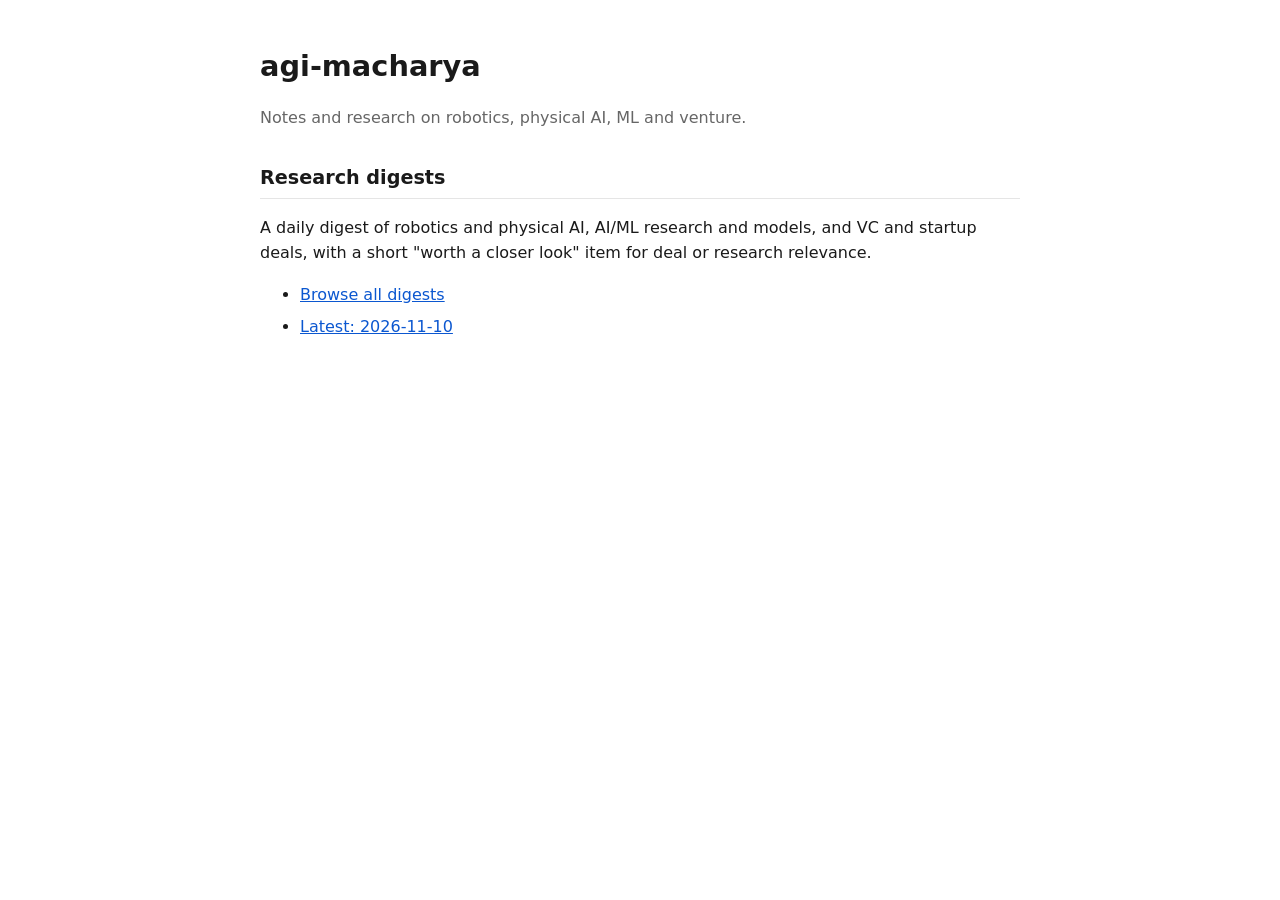
==== index.html @ e8a387f1 "Add files via upload" ====
<!doctype html>
<html lang="en"><head><meta charset="utf-8"><meta name="viewport" content="width=device-width,initial-scale=1">
<title>agi-macharya</title>
<style>
:root{--bg:#fff;--fg:#1a1a1a;--mut:#666;--ln:#e5e5e5;--ac:#0b57d0}
@media(prefers-color-scheme:dark){:root{--bg:#111;--fg:#eee;--mut:#999;--ln:#2a2a2a;--ac:#8ab4f8}}
body{background:var(--bg);color:var(--fg);font:16px/1.6 system-ui,sans-serif;max-width:760px;margin:0 auto;padding:24px 16px}
h1{font-size:1.8rem;margin-bottom:.2rem}h2{font-size:1.2rem;border-bottom:1px solid var(--ln);padding-bottom:4px;margin-top:2rem}
a{color:var(--ac)}.mut{color:var(--mut)}li{margin:.4rem 0}
</style></head><body>
<h1>agi-macharya</h1>
<p class="mut">Notes and research on robotics, physical AI, ML and venture.</p>

<h2>Research digests</h2>
<p>A daily digest of robotics and physical AI, AI/ML research and models, and VC and startup deals, with a short "worth a closer look" item for deal or research relevance.</p>
<ul>
<li><a href="digest/">Browse all digests</a></li>
<li><a href="digest/2026-11-10.html">Latest: 2026-11-10</a></li>
</ul>
</body></html>
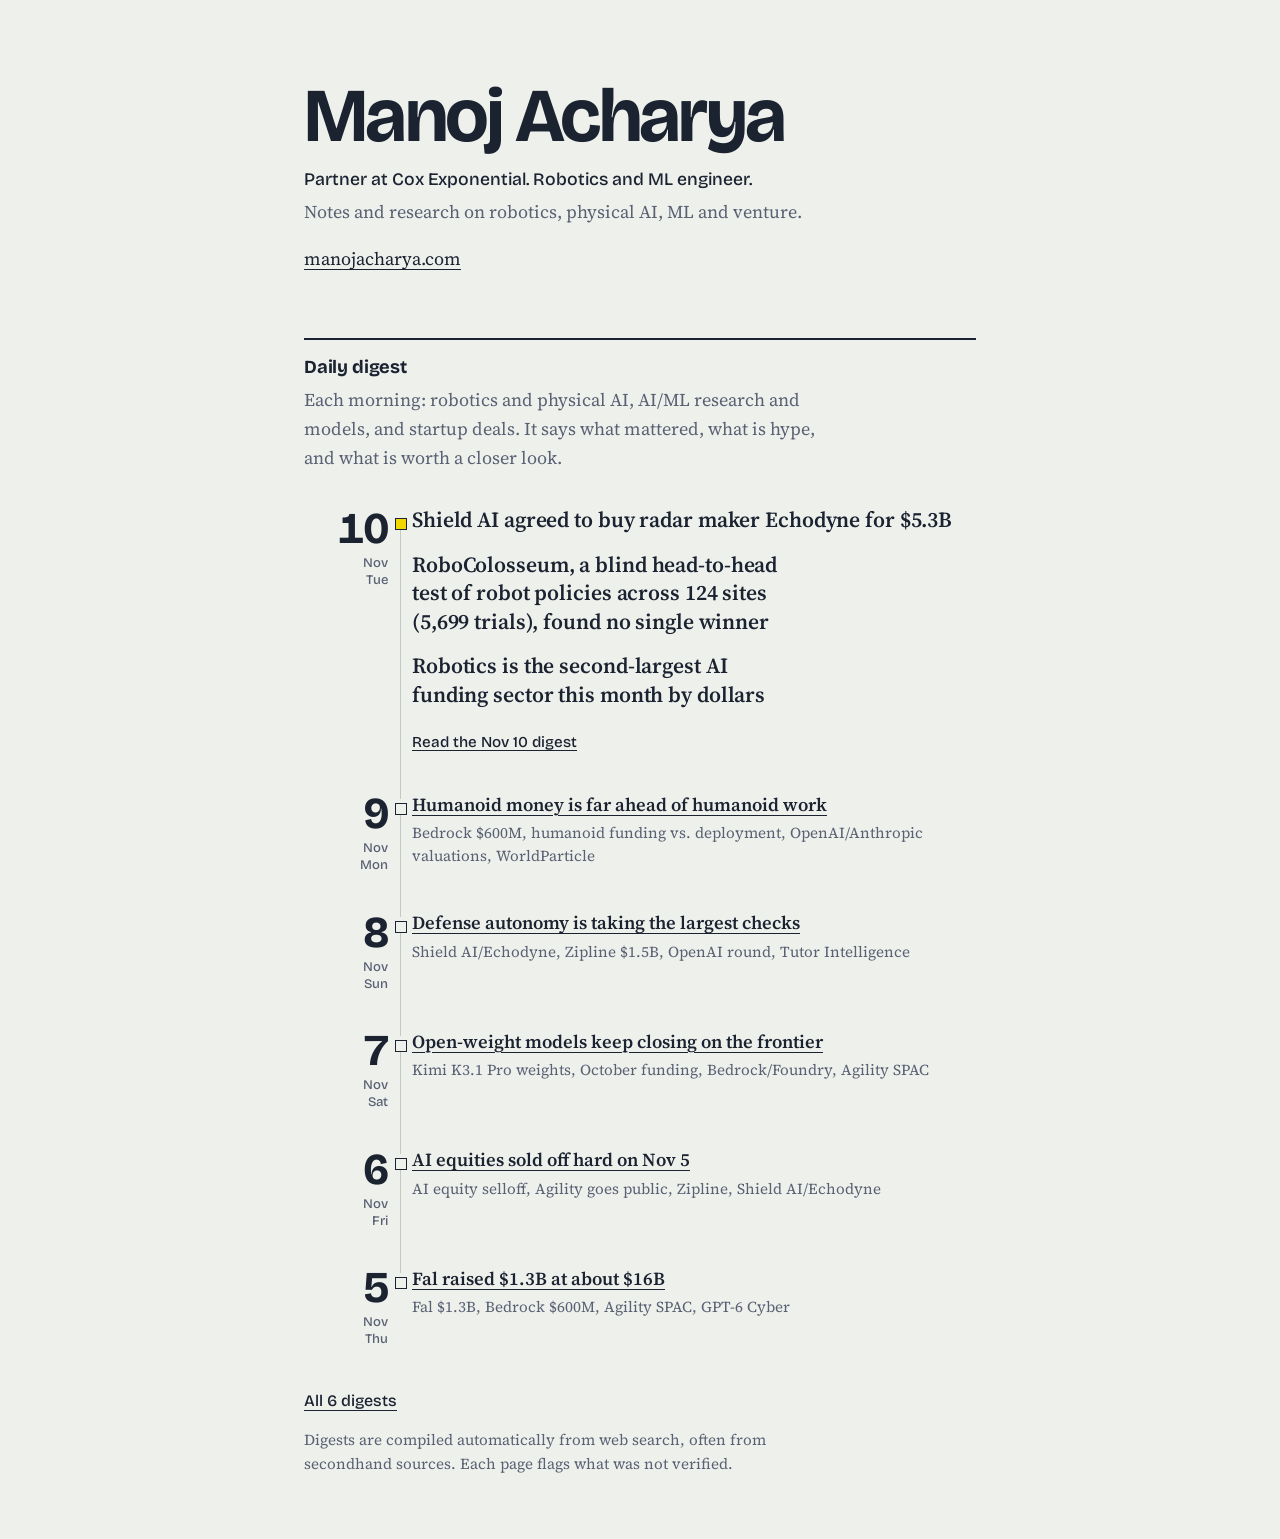
==== commit ff2b05c3: "Redesign main page around the daily digest Identity header, latest digest top three, and a dated log" ====
--- a/index.html
+++ b/index.html
@@ -1,20 +1,234 @@
 <!doctype html>
-<html lang="en"><head><meta charset="utf-8"><meta name="viewport" content="width=device-width,initial-scale=1">
-<title>agi-macharya</title>
+<html lang="en">
+<head>
+<meta charset="utf-8">
+<meta name="viewport" content="width=device-width,initial-scale=1">
+<title>Manoj Acharya</title>
+<meta name="description" content="Manoj Acharya. Notes and research on robotics, physical AI, ML and venture, with a daily digest.">
+<meta name="color-scheme" content="light dark">
+<link rel="preconnect" href="https://fonts.googleapis.com">
+<link rel="preconnect" href="https://fonts.gstatic.com" crossorigin>
+<link rel="stylesheet" href="https://fonts.googleapis.com/css2?family=Bricolage+Grotesque:opsz,wght@12..96,500..800&family=Source+Serif+4:opsz,wght@8..60,400..650&display=swap">
 <style>
-:root{--bg:#fff;--fg:#1a1a1a;--mut:#666;--ln:#e5e5e5;--ac:#0b57d0}
-@media(prefers-color-scheme:dark){:root{--bg:#111;--fg:#eee;--mut:#999;--ln:#2a2a2a;--ac:#8ab4f8}}
-body{background:var(--bg);color:var(--fg);font:16px/1.6 system-ui,sans-serif;max-width:760px;margin:0 auto;padding:24px 16px}
-h1{font-size:1.8rem;margin-bottom:.2rem}h2{font-size:1.2rem;border-bottom:1px solid var(--ln);padding-bottom:4px;margin-top:2rem}
-a{color:var(--ac)}.mut{color:var(--mut)}li{margin:.4rem 0}
-</style></head><body>
-<h1>agi-macharya</h1>
-<p class="mut">Notes and research on robotics, physical AI, ML and venture.</p>
-
-<h2>Research digests</h2>
-<p>A daily digest of robotics and physical AI, AI/ML research and models, and VC and startup deals, with a short "worth a closer look" item for deal or research relevance.</p>
-<ul>
-<li><a href="digest/">Browse all digests</a></li>
-<li><a href="digest/2026-11-10.html">Latest: 2026-11-10</a></li>
+:root{
+  --bg:#EEF0EC;--ink:#1B2230;--mut:#596172;--rule:#C3C8C1;--hi:#F2D600;
+  --display:"Bricolage Grotesque","Helvetica Neue",Arial,sans-serif;
+  --text:"Source Serif 4",Georgia,"Times New Roman",serif;
+  --rail:5.25rem;--gap:1.5rem;
+}
+@media (prefers-color-scheme:dark){
+  :root{--bg:#161A21;--ink:#E7EAEE;--mut:#9AA3B2;--rule:#2F3643}
+}
+*{box-sizing:border-box}
+html{-webkit-text-size-adjust:100%}
+body{margin:0;background:var(--bg);color:var(--ink);font:400 1.125rem/1.6 var(--text)}
+.wrap{max-width:46rem;margin:0 auto;padding:clamp(2rem,7vw,5rem) clamp(1.25rem,5vw,2rem) 4rem}
+
+a{color:inherit;text-decoration:underline;text-decoration-thickness:1px;text-underline-offset:.22em}
+a:hover{background:var(--hi);color:#1B2230;text-decoration-color:transparent}
+a:focus-visible{outline:2px solid var(--ink);outline-offset:3px}
+
+h1{font:700 clamp(2.75rem,10vw,4.75rem)/.95 var(--display);letter-spacing:-.035em;margin:0 0 1rem}
+.role{font:500 1.1rem/1.4 var(--display);margin:0 0 .35rem}
+.lede{color:var(--mut);margin:0 0 .9rem;max-width:34rem}
+
+.digest{margin-top:clamp(2.5rem,7vw,4rem);border-top:2px solid var(--ink);padding-top:1rem}
+h2{font:700 1.15rem/1.3 var(--display);letter-spacing:-.01em;margin:0 0 .4rem}
+.intro{color:var(--mut);margin:0;max-width:34rem}
+
+.log{list-style:none;margin:2.25rem 0 0;padding:0}
+.entry{position:relative;display:grid;grid-template-columns:var(--rail) 1fr;column-gap:var(--gap);padding-bottom:2.4rem}
+.entry::before{content:"";position:absolute;left:calc(var(--rail) + var(--gap) / 2);top:.9rem;bottom:-.3rem;width:1px;background:var(--rule)}
+.entry::after{content:"";position:absolute;left:calc(var(--rail) + var(--gap) / 2 - 5px);top:.55rem;width:10px;height:10px;background:var(--bg);border:1.5px solid var(--ink)}
+.entry.latest::after{background:var(--hi)}
+.entry:last-child{padding-bottom:0}
+.entry:last-child::before{display:none}
+
+.when{display:flex;flex-direction:column;align-items:flex-end;text-align:right}
+.day{font:700 2.75rem/.9 var(--display);letter-spacing:-.04em;font-variant-numeric:tabular-nums}
+.mon{font:500 .82rem/1.3 var(--display);color:var(--mut);margin-top:.4rem}
+.wd{font:500 .82rem/1.3 var(--display);color:var(--mut)}
+
+.body{min-width:0;max-width:34rem}
+.tops{list-style:none;margin:0 0 1.1rem;padding:0}
+.tops li{font:600 1.35rem/1.32 var(--text);letter-spacing:-.005em;margin:0 0 1rem;text-wrap:balance}
+.tops li:first-child{margin-top:-.15rem}
+.open{font:500 .95rem/1.4 var(--display)}
+.lead{font:600 1.15rem/1.35 var(--text);margin:-.1rem 0 .3rem;text-wrap:balance}
+.sum{font-size:.95rem;line-height:1.5;color:var(--mut);margin:0}
+
+.all{margin:2.6rem 0 0;font:500 1rem/1.4 var(--display)}
+.note{color:var(--mut);font-size:.95rem;line-height:1.55;margin:1rem 0 0;max-width:34rem}
+
+@media (max-width:34rem){
+  .entry{display:block;padding-bottom:2rem}
+  .entry::before,.entry::after{display:none}
+  .when{flex-direction:row;align-items:baseline;gap:.5rem;text-align:left;margin-bottom:.45rem}
+  .mon,.wd{margin:0}
+  .day{font-size:1.9rem}
+}
+</style>
+</head>
+<body>
+<div class="wrap">
+<header>
+<h1>Manoj Acharya</h1>
+<p class="role">Partner at Cox Exponential. Robotics and ML engineer.</p>
+<p class="lede">Notes and research on robotics, physical AI, ML and venture.</p>
+<p><a href="https://manojacharya.com">manojacharya.com</a></p>
+</header>
+
+<main>
+<section class="digest" aria-labelledby="dh">
+<h2 id="dh">Daily digest</h2>
+<p class="intro">Each morning: robotics and physical AI, AI/ML research and models, and startup deals. It says what mattered, what is hype, and what is worth a closer look.</p>
+<ol class="log" id="log">
+<li class="entry latest">
+<time class="when" datetime="2026-11-10"><span class="day">10</span><span class="mon">Nov</span><span class="wd">Tue</span></time>
+<div class="body">
+<ul class="tops">
+<li>Shield AI agreed to buy radar maker Echodyne for $5.3B</li>
+<li>RoboColosseum, a blind head-to-head test of robot policies across 124 sites (5,699 trials), found no single winner</li>
+<li>Robotics is the second-largest AI funding sector this month by dollars</li>
 </ul>
-</body></html>
+<a class="open" href="digest/2026-11-10.html">Read the Nov 10 digest</a>
+</div></li>
+<li class="entry">
+<time class="when" datetime="2026-11-09"><span class="day">9</span><span class="mon">Nov</span><span class="wd">Mon</span></time>
+<div class="body">
+<p class="lead"><a href="digest/2026-11-09.html">Humanoid money is far ahead of humanoid work</a></p>
+<p class="sum">Bedrock $600M, humanoid funding vs. deployment, OpenAI/Anthropic valuations, WorldParticle</p>
+</div></li>
+<li class="entry">
+<time class="when" datetime="2026-11-08"><span class="day">8</span><span class="mon">Nov</span><span class="wd">Sun</span></time>
+<div class="body">
+<p class="lead"><a href="digest/2026-11-08.html">Defense autonomy is taking the largest checks</a></p>
+<p class="sum">Shield AI/Echodyne, Zipline $1.5B, OpenAI round, Tutor Intelligence</p>
+</div></li>
+<li class="entry">
+<time class="when" datetime="2026-11-07"><span class="day">7</span><span class="mon">Nov</span><span class="wd">Sat</span></time>
+<div class="body">
+<p class="lead"><a href="digest/2026-11-07.html">Open-weight models keep closing on the frontier</a></p>
+<p class="sum">Kimi K3.1 Pro weights, October funding, Bedrock/Foundry, Agility SPAC</p>
+</div></li>
+<li class="entry">
+<time class="when" datetime="2026-11-06"><span class="day">6</span><span class="mon">Nov</span><span class="wd">Fri</span></time>
+<div class="body">
+<p class="lead"><a href="digest/2026-11-06.html">AI equities sold off hard on Nov 5</a></p>
+<p class="sum">AI equity selloff, Agility goes public, Zipline, Shield AI/Echodyne</p>
+</div></li>
+<li class="entry">
+<time class="when" datetime="2026-11-05"><span class="day">5</span><span class="mon">Nov</span><span class="wd">Thu</span></time>
+<div class="body">
+<p class="lead"><a href="digest/2026-11-05.html">Fal raised $1.3B at about $16B</a></p>
+<p class="sum">Fal $1.3B, Bedrock $600M, Agility SPAC, GPT-6 Cyber</p>
+</div></li>
+</ol>
+<p class="all"><a id="all" href="digest/">All 6 digests</a></p>
+<p class="note">Digests are compiled automatically from web search, often from secondhand sources. Each page flags what was not verified.</p>
+</section>
+</main>
+</div>
+
+<script type="application/json" id="seed">[{"date": "2026-11-10", "summary": "Shield AI/Echodyne, RoboColosseum, GR00T 2, Fable 5.2", "leads": ["Shield AI agreed to buy radar maker Echodyne for $5.3B", "RoboColosseum, a blind head-to-head test of robot policies across 124 sites (5,699 trials), found no single winner", "Robotics is the second-largest AI funding sector this month by dollars"]}, {"date": "2026-11-09", "summary": "Bedrock $600M, humanoid funding vs. deployment, OpenAI/Anthropic valuations, WorldParticle", "leads": ["Humanoid money is far ahead of humanoid work", "Heavy-equipment autonomy is where the real money is going", "Frontier-lab valuations are wobbling at the top"]}, {"date": "2026-11-08", "summary": "Shield AI/Echodyne, Zipline $1.5B, OpenAI round, Tutor Intelligence", "leads": ["Defense autonomy is taking the largest checks", "Zipline raised $1.5B at a $21.5B post-money valuation", "OpenAI's round is still open"]}, {"date": "2026-11-07", "summary": "Kimi K3.1 Pro weights, October funding, Bedrock/Foundry, Agility SPAC", "leads": ["Open-weight models keep closing on the frontier", "Money is still concentrating in a few huge rounds", "Physical AI is shifting from model demos to capital-heavy operations"]}, {"date": "2026-11-06", "summary": "AI equity selloff, Agility goes public, Zipline, Shield AI/Echodyne", "leads": ["AI equities sold off hard on Nov 5", "Agility Robotics is now the first pure-play humanoid public company", "Physical-AI and defense-autonomy money is still flowing despite the selloff"]}, {"date": "2026-11-05", "summary": "Fal $1.3B, Bedrock $600M, Agility SPAC, GPT-6 Cyber", "leads": ["Fal raised $1.3B at about $16B", "Physical-AI money is flowing to deployable, narrow autonomy, not generic humanoids", "Agility Robotics' SPAC close and Nasdaq debut was scheduled for Nov 4–5 (unverified)"]}]</script>
+<script>
+(function () {
+  var MAX = 7;
+  var seedEl = document.getElementById('seed');
+  var log = document.getElementById('log');
+  var allLink = document.getElementById('all');
+  if (!seedEl || !log || !window.fetch || !window.DOMParser) return;
+  var known;
+  try { known = JSON.parse(seedEl.textContent); } catch (e) { return; }
+
+  function el(tag, cls, text) {
+    var e = document.createElement(tag);
+    if (cls) e.className = cls;
+    if (text != null) e.textContent = text;
+    return e;
+  }
+  function parts(date) {
+    var p = date.split('-').map(Number);
+    var t = new Date(Date.UTC(p[0], p[1] - 1, p[2]));
+    var f = function (o) { o.timeZone = 'UTC'; return t.toLocaleDateString('en-US', o); };
+    return { day: String(p[2]), mon: f({ month: 'short' }), wd: f({ weekday: 'short' }),
+             long: f({ month: 'short', day: 'numeric' }) };
+  }
+  function get(url) {
+    return fetch(url, { cache: 'no-cache' }).then(function (r) {
+      if (!r.ok) throw new Error(r.status);
+      return r.text();
+    });
+  }
+  function render(list) {
+    log.textContent = '';
+    list.slice(0, MAX).forEach(function (e, i) {
+      var p = parts(e.date), page = 'digest/' + e.date + '.html';
+      var li = el('li', i === 0 ? 'entry latest' : 'entry');
+      var when = el('time', 'when');
+      when.setAttribute('datetime', e.date);
+      when.appendChild(el('span', 'day', p.day));
+      when.appendChild(el('span', 'mon', p.mon));
+      when.appendChild(el('span', 'wd', p.wd));
+      li.appendChild(when);
+      var body = el('div', 'body');
+      var leads = e.leads && e.leads.length ? e.leads : [e.summary];
+      if (i === 0) {
+        var ul = el('ul', 'tops');
+        leads.forEach(function (h) { ul.appendChild(el('li', null, h)); });
+        body.appendChild(ul);
+        var open = el('a', 'open', 'Read the ' + p.long + ' digest');
+        open.href = page;
+        body.appendChild(open);
+      } else {
+        var lead = el('p', 'lead');
+        var a = el('a', null, leads[0]);
+        a.href = page;
+        lead.appendChild(a);
+        body.appendChild(lead);
+        body.appendChild(el('p', 'sum', e.summary));
+      }
+      li.appendChild(body);
+      log.appendChild(li);
+    });
+    allLink.textContent = 'All ' + list.length + ' digests';
+  }
+
+  // Pick up digests added after this page was last built.
+  get('digest/index.html').then(function (text) {
+    var doc = new DOMParser().parseFromString(text, 'text/html');
+    var rows = [].slice.call(doc.querySelectorAll('li')).map(function (li) {
+      var a = li.querySelector('a');
+      var m = a && /^\d{4}-\d\d-\d\d/.exec(a.textContent.trim());
+      if (!m) return null;
+      var summary = li.textContent.replace(a.textContent, '').replace(/^\s*[–—-]\s*/, '').trim();
+      return { date: m[0], summary: summary };
+    }).filter(Boolean);
+
+    var byDate = {};
+    known.forEach(function (e) { byDate[e.date] = e; });
+    var fresh = rows.filter(function (r) { return !byDate[r.date]; });
+    if (!fresh.length) return;
+
+    return Promise.all(fresh.map(function (r) {
+      return get('digest/' + r.date + '.html').then(function (page) {
+        var d = new DOMParser().parseFromString(page, 'text/html');
+        r.leads = [].slice.call(d.querySelectorAll('ol > li > b')).slice(0, 3)
+          .map(function (b) {
+            var t = b.textContent.trim().replace(/\.$/, '');
+            var m = /\s*\(([^)]*)\)$/.exec(t);
+            if (m && !/^(unverified|reported)$/i.test(m[1])) t = t.slice(0, m.index);
+            return t;
+          });
+        return r;
+      }, function () { r.leads = []; return r; });
+    })).then(function (added) {
+      var list = known.concat(added);
+      list.sort(function (a, b) { return a.date < b.date ? 1 : -1; });
+      render(list);
+    });
+  }).catch(function () { /* keep the pre-built list */ });
+})();
+</script>
+</body>
+</html>
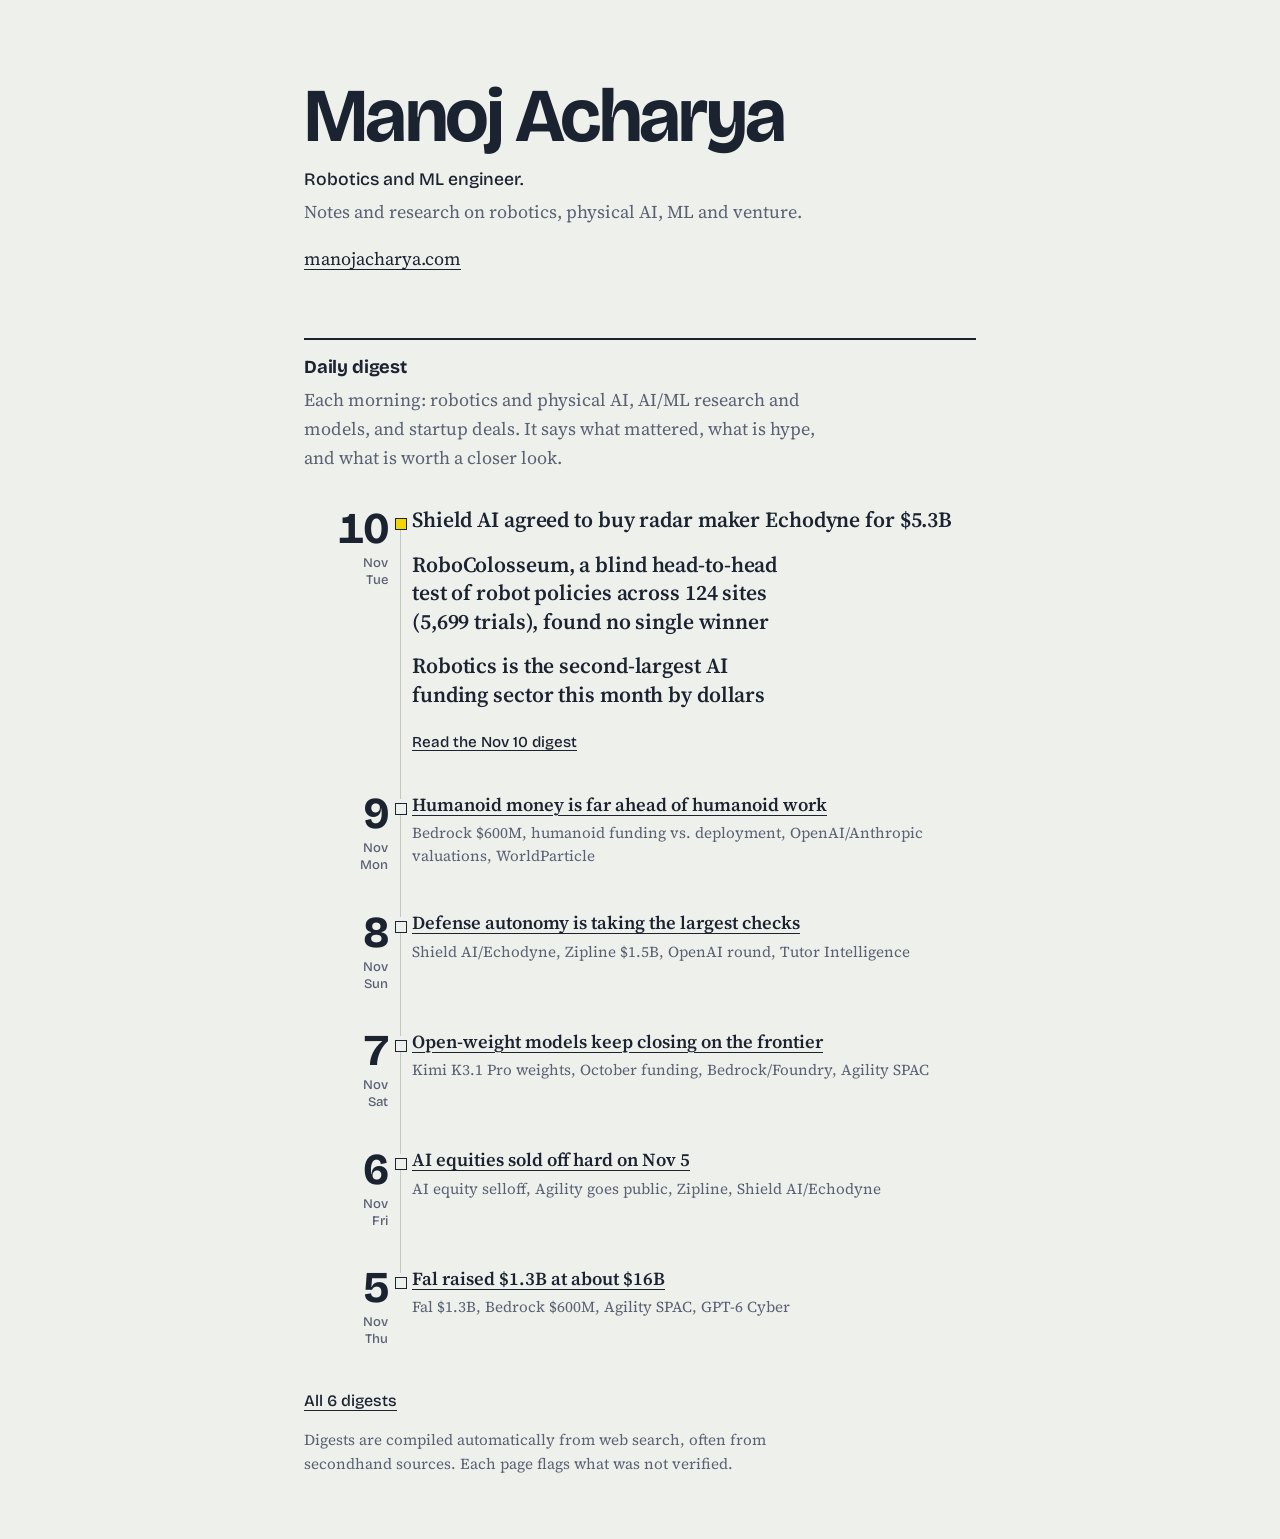
==== commit f6e93e16: "Update index.html" ====
--- a/index.html
+++ b/index.html
@@ -73,7 +73,7 @@
 <div class="wrap">
 <header>
 <h1>Manoj Acharya</h1>
-<p class="role">Partner at Cox Exponential. Robotics and ML engineer.</p>
+<p class="role">Robotics and ML engineer.</p>
 <p class="lede">Notes and research on robotics, physical AI, ML and venture.</p>
 <p><a href="https://manojacharya.com">manojacharya.com</a></p>
 </header>
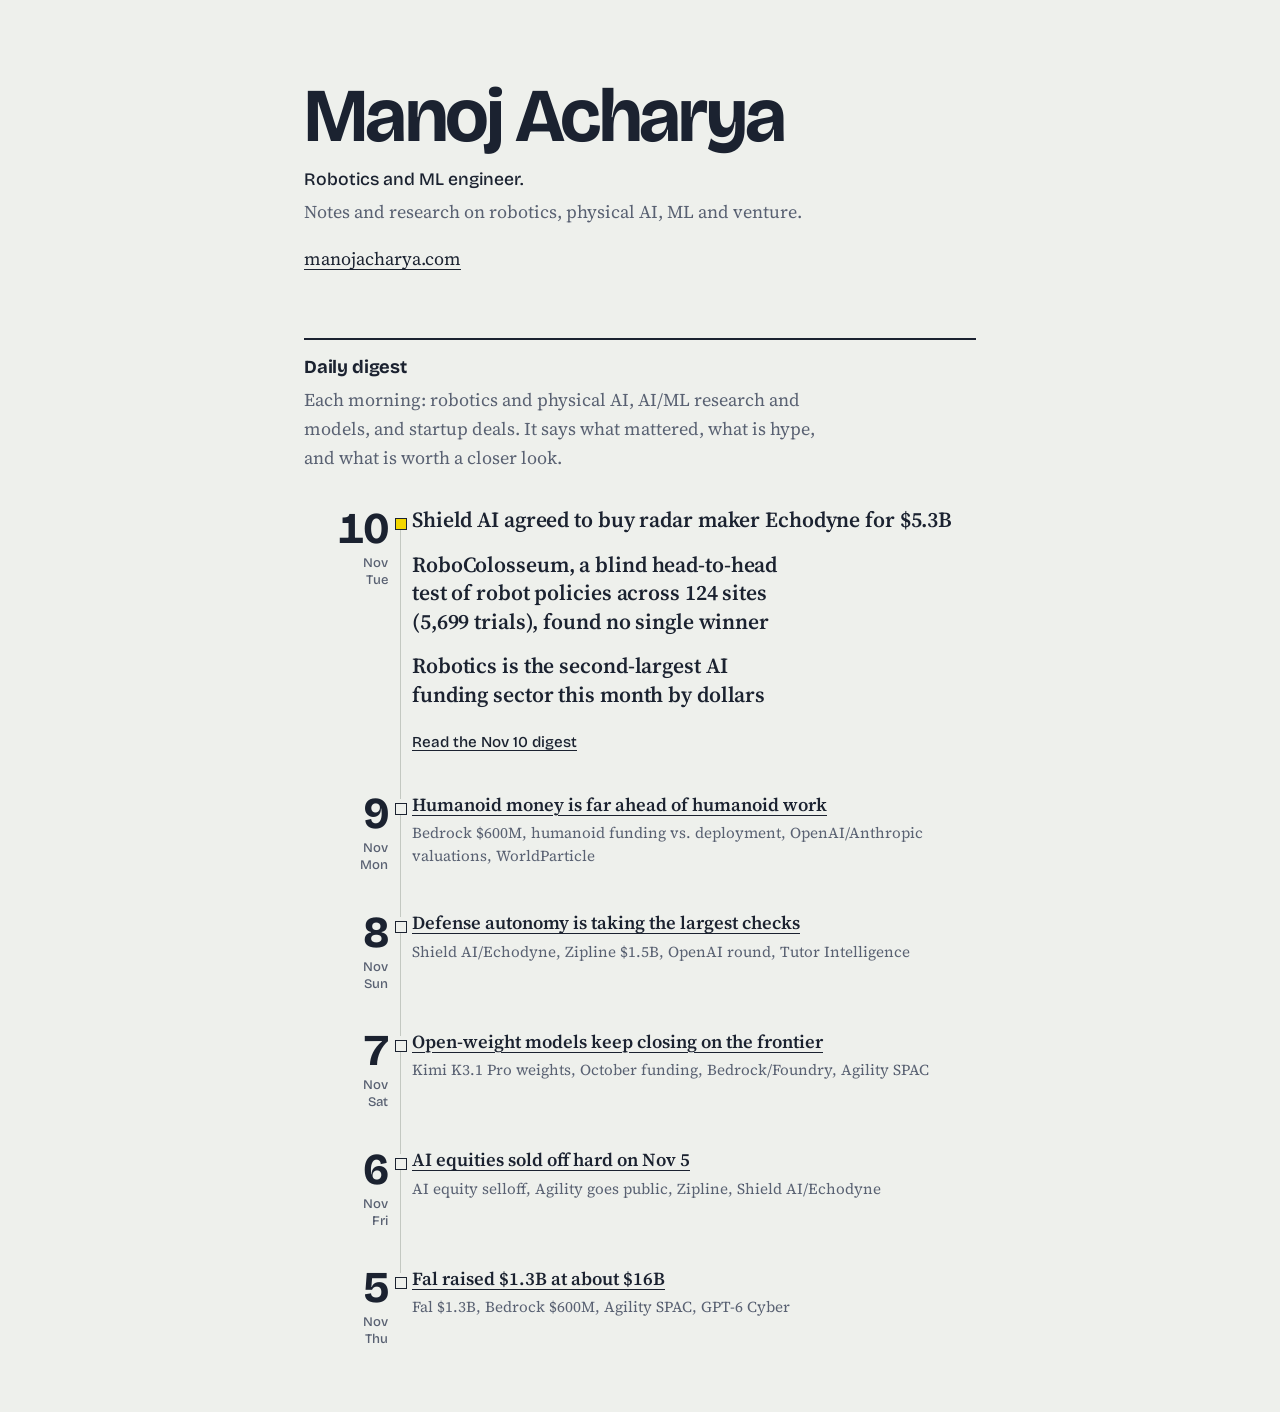
==== commit 4f670767: "Remove notes and links from index.html" ====
--- a/index.html
+++ b/index.html
@@ -124,8 +124,6 @@
 <p class="sum">Fal $1.3B, Bedrock $600M, Agility SPAC, GPT-6 Cyber</p>
 </div></li>
 </ol>
-<p class="all"><a id="all" href="digest/">All 6 digests</a></p>
-<p class="note">Digests are compiled automatically from web search, often from secondhand sources. Each page flags what was not verified.</p>
 </section>
 </main>
 </div>
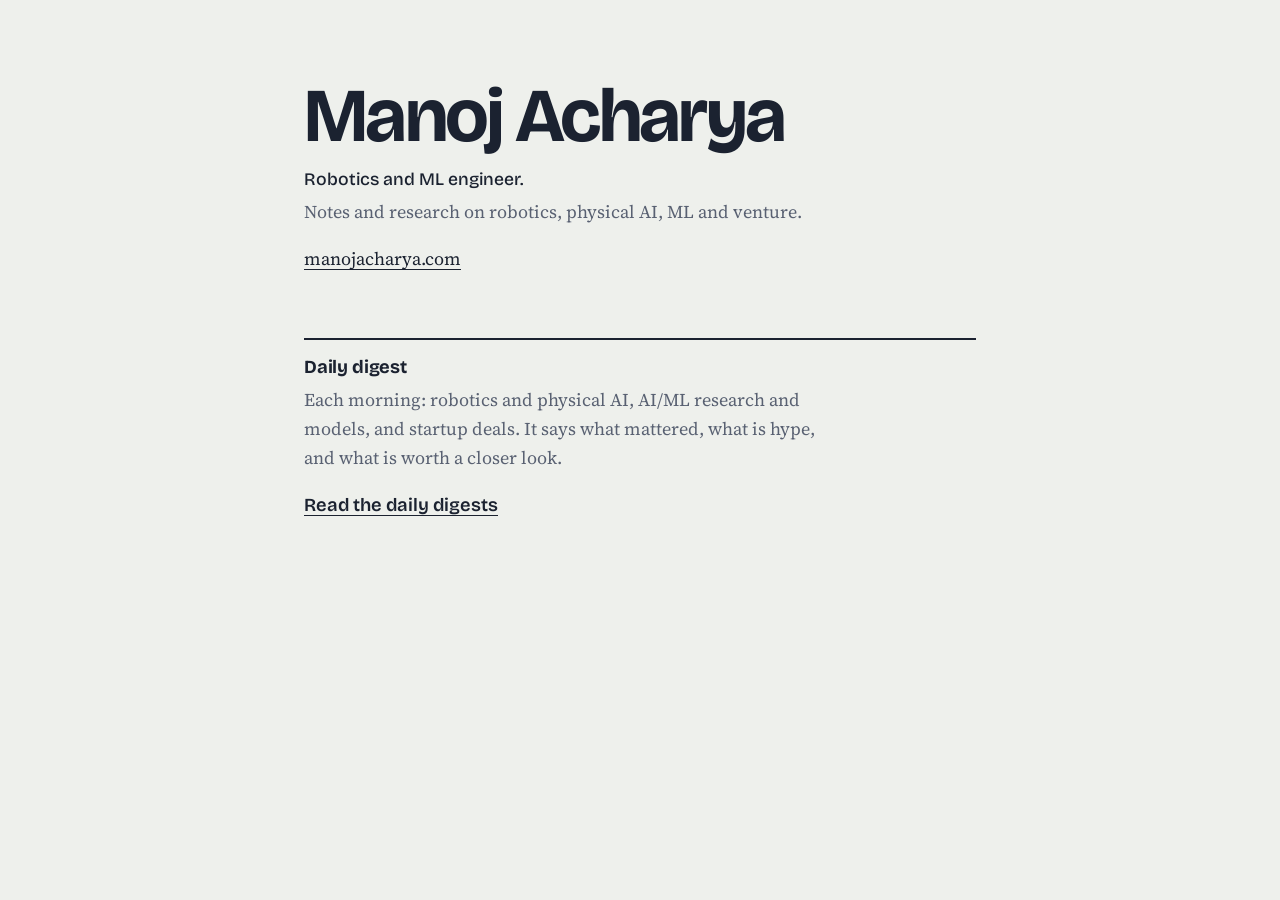
==== commit 0138a371: "Move dated digest log to digest/index.html; front page links to it Co-Authored-By: Claude Sonnet 5.5" ====
--- a/index.html
+++ b/index.html
@@ -11,13 +11,12 @@
 <link rel="stylesheet" href="https://fonts.googleapis.com/css2?family=Bricolage+Grotesque:opsz,wght@12..96,500..800&family=Source+Serif+4:opsz,wght@8..60,400..650&display=swap">
 <style>
 :root{
-  --bg:#EEF0EC;--ink:#1B2230;--mut:#596172;--rule:#C3C8C1;--hi:#F2D600;
+  --bg:#EEF0EC;--ink:#1B2230;--mut:#596172;--hi:#F2D600;
   --display:"Bricolage Grotesque","Helvetica Neue",Arial,sans-serif;
   --text:"Source Serif 4",Georgia,"Times New Roman",serif;
-  --rail:5.25rem;--gap:1.5rem;
 }
 @media (prefers-color-scheme:dark){
-  :root{--bg:#161A21;--ink:#E7EAEE;--mut:#9AA3B2;--rule:#2F3643}
+  :root{--bg:#161A21;--ink:#E7EAEE;--mut:#9AA3B2}
 }
 *{box-sizing:border-box}
 html{-webkit-text-size-adjust:100%}
@@ -35,38 +34,7 @@
 .digest{margin-top:clamp(2.5rem,7vw,4rem);border-top:2px solid var(--ink);padding-top:1rem}
 h2{font:700 1.15rem/1.3 var(--display);letter-spacing:-.01em;margin:0 0 .4rem}
 .intro{color:var(--mut);margin:0;max-width:34rem}
-
-.log{list-style:none;margin:2.25rem 0 0;padding:0}
-.entry{position:relative;display:grid;grid-template-columns:var(--rail) 1fr;column-gap:var(--gap);padding-bottom:2.4rem}
-.entry::before{content:"";position:absolute;left:calc(var(--rail) + var(--gap) / 2);top:.9rem;bottom:-.3rem;width:1px;background:var(--rule)}
-.entry::after{content:"";position:absolute;left:calc(var(--rail) + var(--gap) / 2 - 5px);top:.55rem;width:10px;height:10px;background:var(--bg);border:1.5px solid var(--ink)}
-.entry.latest::after{background:var(--hi)}
-.entry:last-child{padding-bottom:0}
-.entry:last-child::before{display:none}
-
-.when{display:flex;flex-direction:column;align-items:flex-end;text-align:right}
-.day{font:700 2.75rem/.9 var(--display);letter-spacing:-.04em;font-variant-numeric:tabular-nums}
-.mon{font:500 .82rem/1.3 var(--display);color:var(--mut);margin-top:.4rem}
-.wd{font:500 .82rem/1.3 var(--display);color:var(--mut)}
-
-.body{min-width:0;max-width:34rem}
-.tops{list-style:none;margin:0 0 1.1rem;padding:0}
-.tops li{font:600 1.35rem/1.32 var(--text);letter-spacing:-.005em;margin:0 0 1rem;text-wrap:balance}
-.tops li:first-child{margin-top:-.15rem}
-.open{font:500 .95rem/1.4 var(--display)}
-.lead{font:600 1.15rem/1.35 var(--text);margin:-.1rem 0 .3rem;text-wrap:balance}
-.sum{font-size:.95rem;line-height:1.5;color:var(--mut);margin:0}
-
-.all{margin:2.6rem 0 0;font:500 1rem/1.4 var(--display)}
-.note{color:var(--mut);font-size:.95rem;line-height:1.55;margin:1rem 0 0;max-width:34rem}
-
-@media (max-width:34rem){
-  .entry{display:block;padding-bottom:2rem}
-  .entry::before,.entry::after{display:none}
-  .when{flex-direction:row;align-items:baseline;gap:.5rem;text-align:left;margin-bottom:.45rem}
-  .mon,.wd{margin:0}
-  .day{font-size:1.9rem}
-}
+.go{font:600 1.15rem/1.4 var(--display);margin:1.25rem 0 0}
 </style>
 </head>
 <body>
@@ -82,151 +50,9 @@
 <section class="digest" aria-labelledby="dh">
 <h2 id="dh">Daily digest</h2>
 <p class="intro">Each morning: robotics and physical AI, AI/ML research and models, and startup deals. It says what mattered, what is hype, and what is worth a closer look.</p>
-<ol class="log" id="log">
-<li class="entry latest">
-<time class="when" datetime="2026-11-10"><span class="day">10</span><span class="mon">Nov</span><span class="wd">Tue</span></time>
-<div class="body">
-<ul class="tops">
-<li>Shield AI agreed to buy radar maker Echodyne for $5.3B</li>
-<li>RoboColosseum, a blind head-to-head test of robot policies across 124 sites (5,699 trials), found no single winner</li>
-<li>Robotics is the second-largest AI funding sector this month by dollars</li>
-</ul>
-<a class="open" href="digest/2026-11-10.html">Read the Nov 10 digest</a>
-</div></li>
-<li class="entry">
-<time class="when" datetime="2026-11-09"><span class="day">9</span><span class="mon">Nov</span><span class="wd">Mon</span></time>
-<div class="body">
-<p class="lead"><a href="digest/2026-11-09.html">Humanoid money is far ahead of humanoid work</a></p>
-<p class="sum">Bedrock $600M, humanoid funding vs. deployment, OpenAI/Anthropic valuations, WorldParticle</p>
-</div></li>
-<li class="entry">
-<time class="when" datetime="2026-11-08"><span class="day">8</span><span class="mon">Nov</span><span class="wd">Sun</span></time>
-<div class="body">
-<p class="lead"><a href="digest/2026-11-08.html">Defense autonomy is taking the largest checks</a></p>
-<p class="sum">Shield AI/Echodyne, Zipline $1.5B, OpenAI round, Tutor Intelligence</p>
-</div></li>
-<li class="entry">
-<time class="when" datetime="2026-11-07"><span class="day">7</span><span class="mon">Nov</span><span class="wd">Sat</span></time>
-<div class="body">
-<p class="lead"><a href="digest/2026-11-07.html">Open-weight models keep closing on the frontier</a></p>
-<p class="sum">Kimi K3.1 Pro weights, October funding, Bedrock/Foundry, Agility SPAC</p>
-</div></li>
-<li class="entry">
-<time class="when" datetime="2026-11-06"><span class="day">6</span><span class="mon">Nov</span><span class="wd">Fri</span></time>
-<div class="body">
-<p class="lead"><a href="digest/2026-11-06.html">AI equities sold off hard on Nov 5</a></p>
-<p class="sum">AI equity selloff, Agility goes public, Zipline, Shield AI/Echodyne</p>
-</div></li>
-<li class="entry">
-<time class="when" datetime="2026-11-05"><span class="day">5</span><span class="mon">Nov</span><span class="wd">Thu</span></time>
-<div class="body">
-<p class="lead"><a href="digest/2026-11-05.html">Fal raised $1.3B at about $16B</a></p>
-<p class="sum">Fal $1.3B, Bedrock $600M, Agility SPAC, GPT-6 Cyber</p>
-</div></li>
-</ol>
+<p class="go"><a href="digest/">Read the daily digests</a></p>
 </section>
 </main>
 </div>
-
-<script type="application/json" id="seed">[{"date": "2026-11-10", "summary": "Shield AI/Echodyne, RoboColosseum, GR00T 2, Fable 5.2", "leads": ["Shield AI agreed to buy radar maker Echodyne for $5.3B", "RoboColosseum, a blind head-to-head test of robot policies across 124 sites (5,699 trials), found no single winner", "Robotics is the second-largest AI funding sector this month by dollars"]}, {"date": "2026-11-09", "summary": "Bedrock $600M, humanoid funding vs. deployment, OpenAI/Anthropic valuations, WorldParticle", "leads": ["Humanoid money is far ahead of humanoid work", "Heavy-equipment autonomy is where the real money is going", "Frontier-lab valuations are wobbling at the top"]}, {"date": "2026-11-08", "summary": "Shield AI/Echodyne, Zipline $1.5B, OpenAI round, Tutor Intelligence", "leads": ["Defense autonomy is taking the largest checks", "Zipline raised $1.5B at a $21.5B post-money valuation", "OpenAI's round is still open"]}, {"date": "2026-11-07", "summary": "Kimi K3.1 Pro weights, October funding, Bedrock/Foundry, Agility SPAC", "leads": ["Open-weight models keep closing on the frontier", "Money is still concentrating in a few huge rounds", "Physical AI is shifting from model demos to capital-heavy operations"]}, {"date": "2026-11-06", "summary": "AI equity selloff, Agility goes public, Zipline, Shield AI/Echodyne", "leads": ["AI equities sold off hard on Nov 5", "Agility Robotics is now the first pure-play humanoid public company", "Physical-AI and defense-autonomy money is still flowing despite the selloff"]}, {"date": "2026-11-05", "summary": "Fal $1.3B, Bedrock $600M, Agility SPAC, GPT-6 Cyber", "leads": ["Fal raised $1.3B at about $16B", "Physical-AI money is flowing to deployable, narrow autonomy, not generic humanoids", "Agility Robotics' SPAC close and Nasdaq debut was scheduled for Nov 4–5 (unverified)"]}]</script>
-<script>
-(function () {
-  var MAX = 7;
-  var seedEl = document.getElementById('seed');
-  var log = document.getElementById('log');
-  var allLink = document.getElementById('all');
-  if (!seedEl || !log || !window.fetch || !window.DOMParser) return;
-  var known;
-  try { known = JSON.parse(seedEl.textContent); } catch (e) { return; }
-
-  function el(tag, cls, text) {
-    var e = document.createElement(tag);
-    if (cls) e.className = cls;
-    if (text != null) e.textContent = text;
-    return e;
-  }
-  function parts(date) {
-    var p = date.split('-').map(Number);
-    var t = new Date(Date.UTC(p[0], p[1] - 1, p[2]));
-    var f = function (o) { o.timeZone = 'UTC'; return t.toLocaleDateString('en-US', o); };
-    return { day: String(p[2]), mon: f({ month: 'short' }), wd: f({ weekday: 'short' }),
-             long: f({ month: 'short', day: 'numeric' }) };
-  }
-  function get(url) {
-    return fetch(url, { cache: 'no-cache' }).then(function (r) {
-      if (!r.ok) throw new Error(r.status);
-      return r.text();
-    });
-  }
-  function render(list) {
-    log.textContent = '';
-    list.slice(0, MAX).forEach(function (e, i) {
-      var p = parts(e.date), page = 'digest/' + e.date + '.html';
-      var li = el('li', i === 0 ? 'entry latest' : 'entry');
-      var when = el('time', 'when');
-      when.setAttribute('datetime', e.date);
-      when.appendChild(el('span', 'day', p.day));
-      when.appendChild(el('span', 'mon', p.mon));
-      when.appendChild(el('span', 'wd', p.wd));
-      li.appendChild(when);
-      var body = el('div', 'body');
-      var leads = e.leads && e.leads.length ? e.leads : [e.summary];
-      if (i === 0) {
-        var ul = el('ul', 'tops');
-        leads.forEach(function (h) { ul.appendChild(el('li', null, h)); });
-        body.appendChild(ul);
-        var open = el('a', 'open', 'Read the ' + p.long + ' digest');
-        open.href = page;
-        body.appendChild(open);
-      } else {
-        var lead = el('p', 'lead');
-        var a = el('a', null, leads[0]);
-        a.href = page;
-        lead.appendChild(a);
-        body.appendChild(lead);
-        body.appendChild(el('p', 'sum', e.summary));
-      }
-      li.appendChild(body);
-      log.appendChild(li);
-    });
-    allLink.textContent = 'All ' + list.length + ' digests';
-  }
-
-  // Pick up digests added after this page was last built.
-  get('digest/index.html').then(function (text) {
-    var doc = new DOMParser().parseFromString(text, 'text/html');
-    var rows = [].slice.call(doc.querySelectorAll('li')).map(function (li) {
-      var a = li.querySelector('a');
-      var m = a && /^\d{4}-\d\d-\d\d/.exec(a.textContent.trim());
-      if (!m) return null;
-      var summary = li.textContent.replace(a.textContent, '').replace(/^\s*[–—-]\s*/, '').trim();
-      return { date: m[0], summary: summary };
-    }).filter(Boolean);
-
-    var byDate = {};
-    known.forEach(function (e) { byDate[e.date] = e; });
-    var fresh = rows.filter(function (r) { return !byDate[r.date]; });
-    if (!fresh.length) return;
-
-    return Promise.all(fresh.map(function (r) {
-      return get('digest/' + r.date + '.html').then(function (page) {
-        var d = new DOMParser().parseFromString(page, 'text/html');
-        r.leads = [].slice.call(d.querySelectorAll('ol > li > b')).slice(0, 3)
-          .map(function (b) {
-            var t = b.textContent.trim().replace(/\.$/, '');
-            var m = /\s*\(([^)]*)\)$/.exec(t);
-            if (m && !/^(unverified|reported)$/i.test(m[1])) t = t.slice(0, m.index);
-            return t;
-          });
-        return r;
-      }, function () { r.leads = []; return r; });
-    })).then(function (added) {
-      var list = known.concat(added);
-      list.sort(function (a, b) { return a.date < b.date ? 1 : -1; });
-      render(list);
-    });
-  }).catch(function () { /* keep the pre-built list */ });
-})();
-</script>
 </body>
 </html>
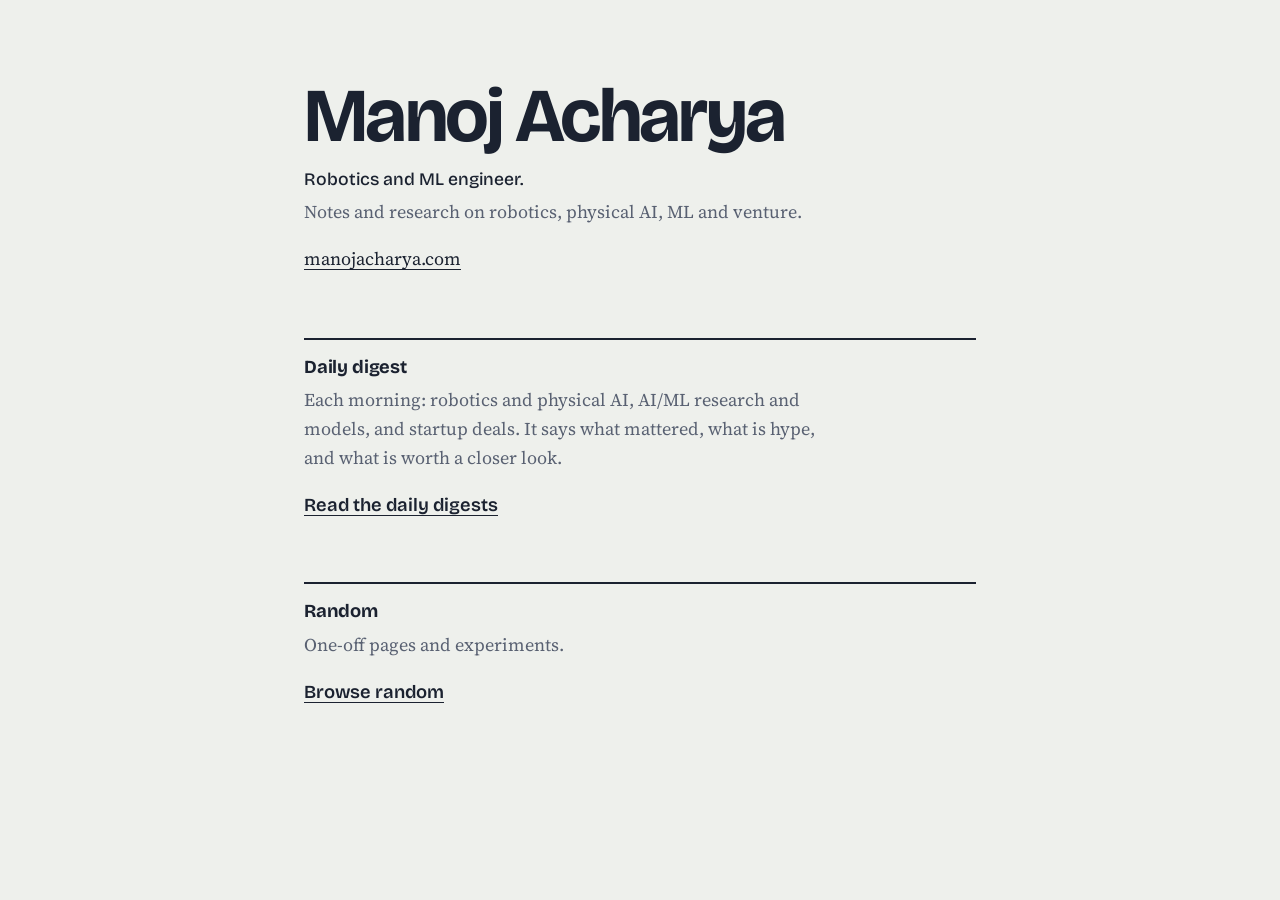
==== commit 3e22ee25: "Rename test/ to random/, add browse page, link from front page Co-Authored-By: Claude Sonnet 5.5 <no" ====
--- a/index.html
+++ b/index.html
@@ -52,6 +52,12 @@
 <p class="intro">Each morning: robotics and physical AI, AI/ML research and models, and startup deals. It says what mattered, what is hype, and what is worth a closer look.</p>
 <p class="go"><a href="digest/">Read the daily digests</a></p>
 </section>
+
+<section class="digest" aria-labelledby="rh">
+<h2 id="rh">Random</h2>
+<p class="intro">One-off pages and experiments.</p>
+<p class="go"><a href="random/">Browse random</a></p>
+</section>
 </main>
 </div>
 </body>
